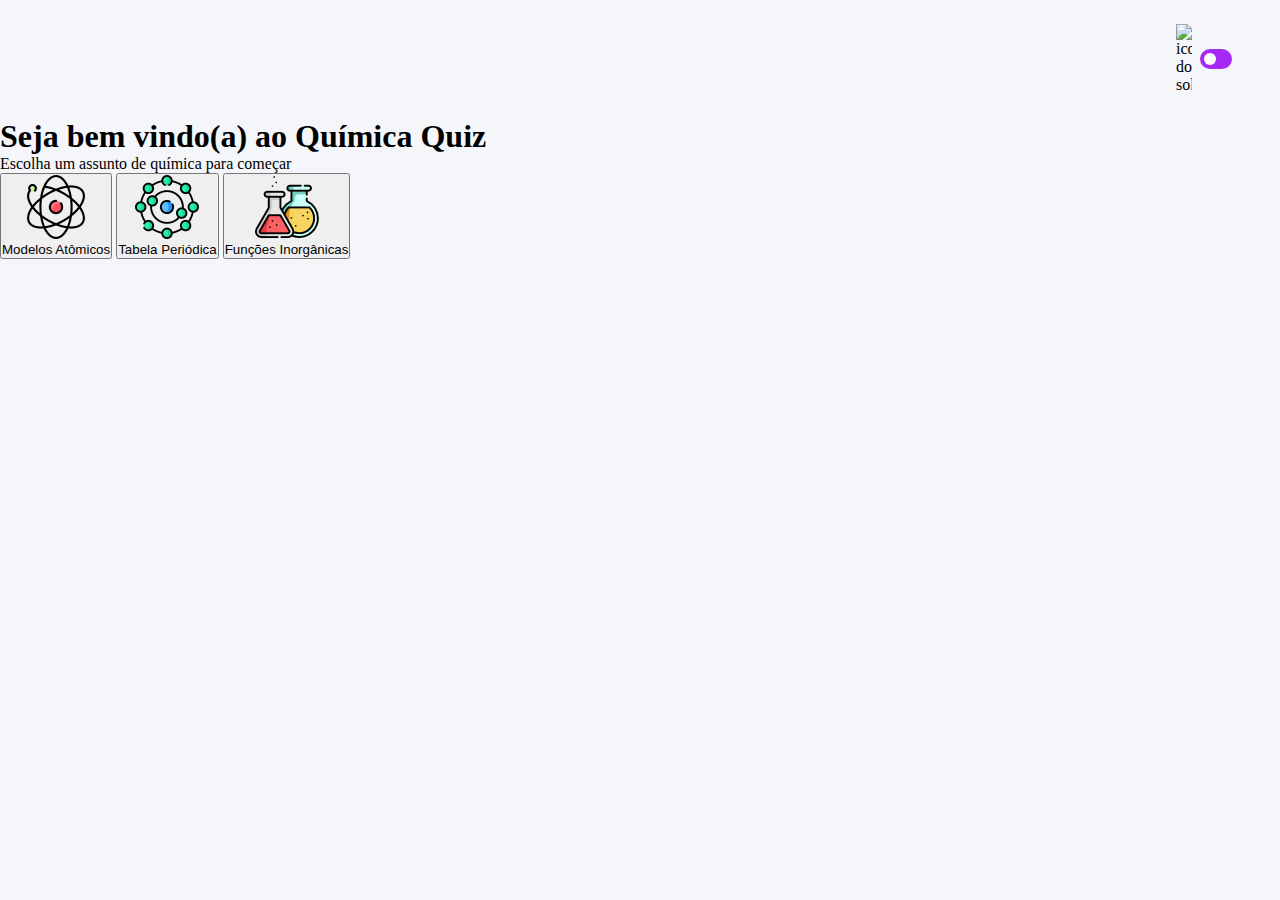
==== index.html @ 86499735 "botao troca de tema" ====
<!DOCTYPE html>
<html lang="pt-BR">
<head>
    <meta charset="UTF-8">
    <meta name="viewport" content="width=device-width, initial-scale=1.0">
    <link rel="stylesheet" href="style.css">
    <title>Química Quiz</title>
</head>
<body>
    <header>
        <div class="tema">
            <img src="./assets/images/icon-sun-dark.svg" alt="icone do sol">
            <button>
                <div></div>
            </button>
            <img src="./assets/images/icon-moon-dark.svg" alt="">
        </div>
    </header>

    <main>
        <section class="boas_vindas">
            <h1>Seja bem vindo(a) ao Química Quiz</h1>


            <p>Escolha um assunto de química para começar</p>
        </section>
        <section class="assuntos">
            <button>
                <div>

                    <img src="./assets/images/atom.png" alt="modelosatomicos">
                </div>
                Modelos Atômicos
            </button>

            <button>
                <div>

                    <img src="./assets/images/antioxidant (1).png" alt="modelosatomicos">
                </div>
                Tabela Periódica
            </button>

            <button>
                <div>

                    <img src="./assets/images/chemistry.png" alt="modelosatomicos">
                </div>
                Funções Inorgânicas
            </button>

        </section>

    </main>
</body>
</html>
---- style.css ----
* {
    margin: 0;
    padding: 0;
    box-sizing: border-box;
}

:root{
    --bg-color: #f4f6fa;
    --purple: #a729f5;
    --white : #ffff;
    --bg-mobile: url(./assets/images/pattern-background-mobile-light.svg);
}

body {
   
    height: 100svh;
    background: var(--bg-mobile) var(--bg-color);
    background-repeat: no-repeat;
    background-size: cover;
}

header {
   
    padding: 16px 24px;
    display: flex;
    justify-content: flex-end;
}

.tema {
    
    padding: 8px 0;
    display: flex;
    align-items: center;
    gap: 8px;
}

.tema img{
    width: 16px;
}

.tema button {
    height: 20px;
    width: 32px;
    background: var(--purple);
    border: 0;
    border-radius: 999px;
    padding: 4px;
}

.tema button div{
    background: var(--white);
    width: 12px;
    height: 12px;
    border-radius: 999px;
}
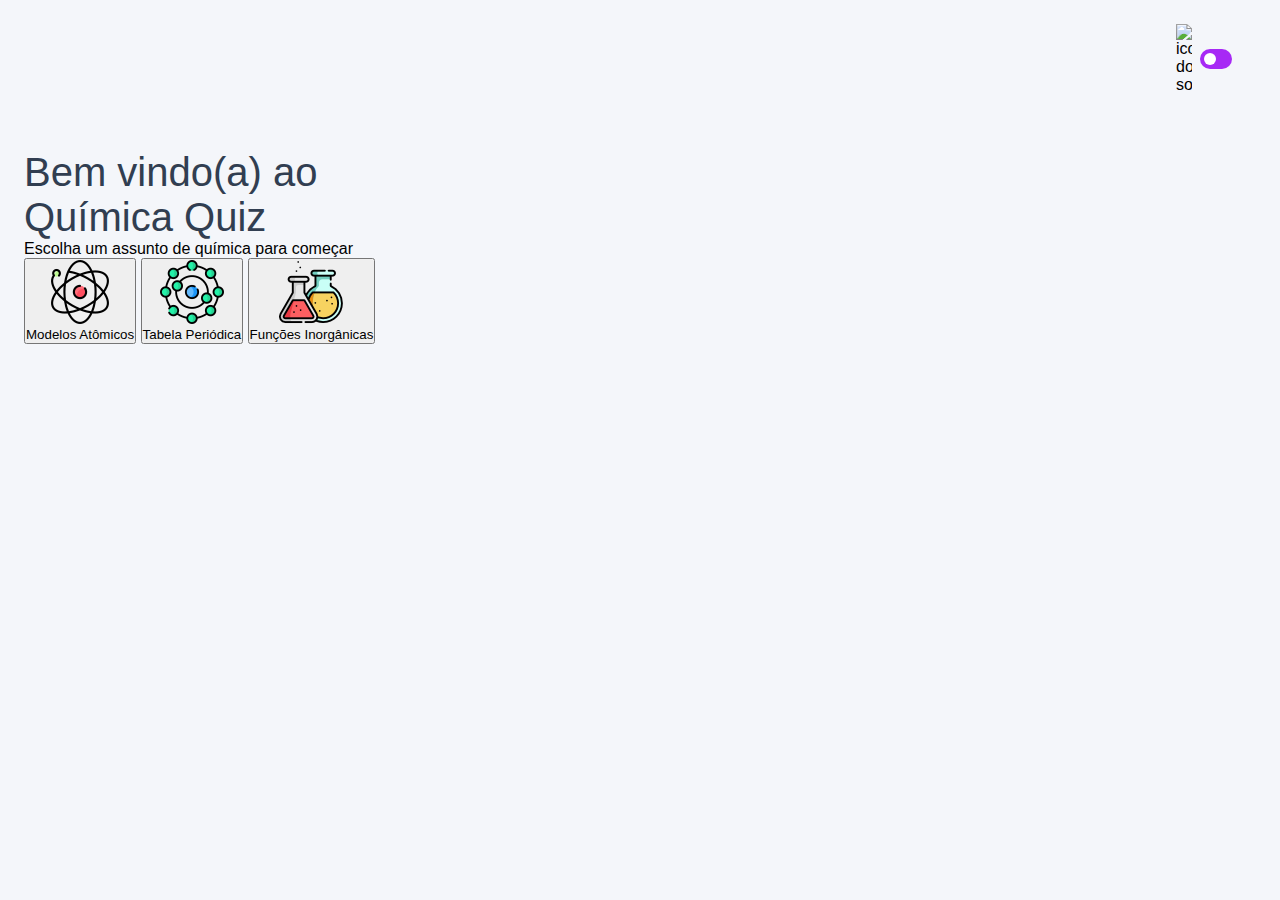
==== commit ade52db0: "alteração texto do h1 do index.html" ====
--- a/index.html
+++ b/index.html
@@ -3,6 +3,9 @@
 <head>
     <meta charset="UTF-8">
     <meta name="viewport" content="width=device-width, initial-scale=1.0">
+    <link rel="preconnect" href="https://fonts.googleapis.com">
+    <link rel="preconnect" href="https://fonts.gstatic.com" crossorigin>
+    <link href="https://fonts.googleapis.com/css2?family=Rubik:ital,wght@0,300..900;1,300..900&display=swap">
     <link rel="stylesheet" href="style.css">
     <title>Química Quiz</title>
 </head>
@@ -19,7 +22,10 @@
 
     <main>
         <section class="boas_vindas">
-            <h1>Seja bem vindo(a) ao Química Quiz</h1>
+            <h1>
+                Bem vindo(a) ao <br>
+                <strong>Química Quiz</strong>
+            </h1>
 
 
             <p>Escolha um assunto de química para começar</p>
--- a/style.css
+++ b/style.css
@@ -2,12 +2,15 @@
     margin: 0;
     padding: 0;
     box-sizing: border-box;
+    font-family: "Rubik", sans-serif;
+    -webkit-font-smoothing: antialiased,
 }
 
 :root{
     --bg-color: #f4f6fa;
     --purple: #a729f5;
     --white : #ffff;
+    --primary-text-color: #313e51;
     --bg-mobile: url(./assets/images/pattern-background-mobile-light.svg);
 }
 
@@ -54,3 +57,14 @@
     border-radius: 999px;
 }
 
+main {
+    padding: 32px 24px;
+    
+}
+
+main h1{
+    font-size: 40px;
+    font-weight: 300;
+    color: var(--primary-text-color);
+
+}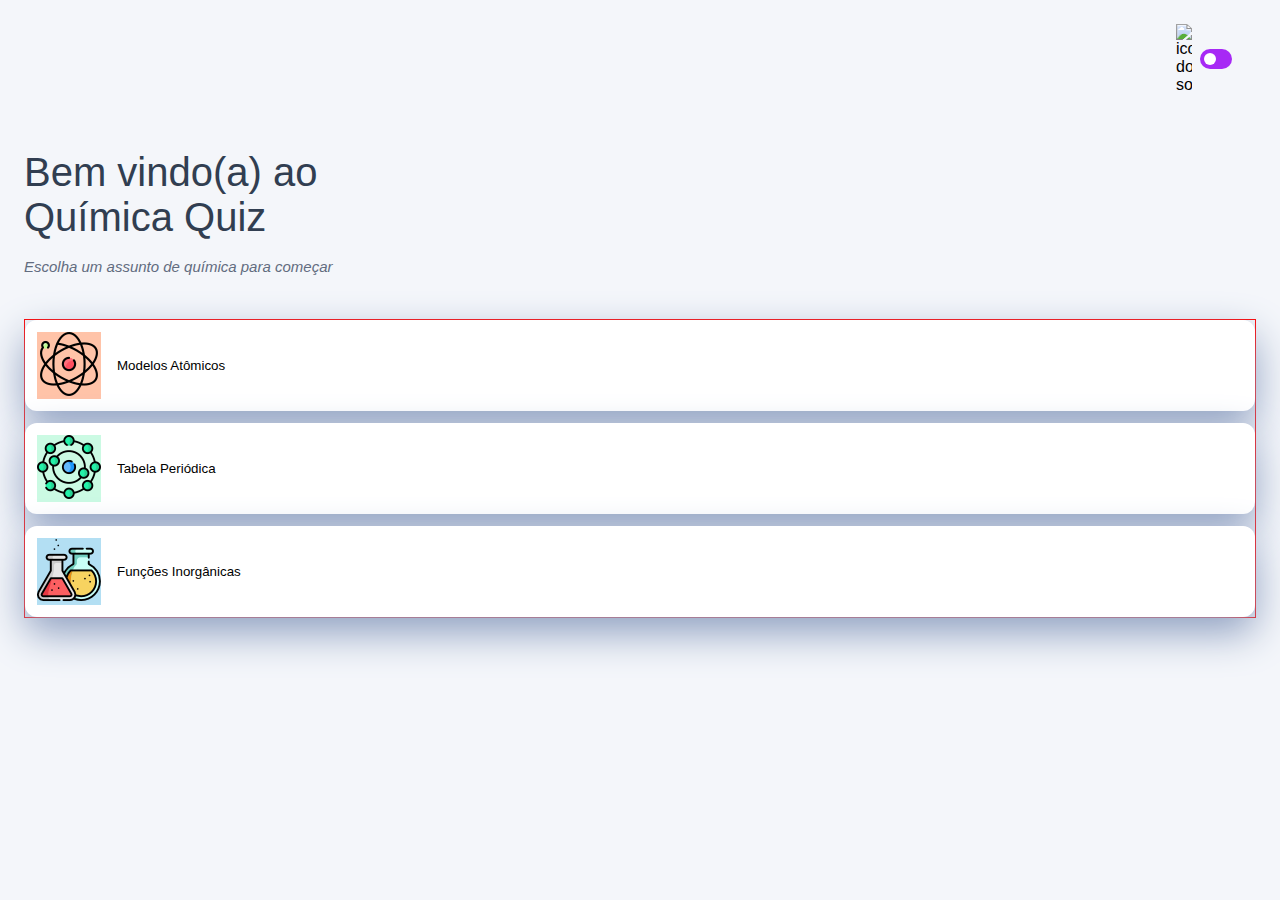
==== commit 4070b1c9: "estilização dos botões ok" ====
--- a/index.html
+++ b/index.html
@@ -31,7 +31,7 @@
             <p>Escolha um assunto de química para começar</p>
         </section>
         <section class="assuntos">
-            <button>
+            <button class="botao_ma">
                 <div>
 
                     <img src="./assets/images/atom.png" alt="modelosatomicos">
@@ -39,7 +39,7 @@
                 Modelos Atômicos
             </button>
 
-            <button>
+            <button class="botao_tp">
                 <div>
 
                     <img src="./assets/images/antioxidant (1).png" alt="modelosatomicos">
@@ -47,7 +47,7 @@
                 Tabela Periódica
             </button>
 
-            <button>
+            <button class="botao_fi">
                 <div>
 
                     <img src="./assets/images/chemistry.png" alt="modelosatomicos">
--- a/style.css
+++ b/style.css
@@ -11,6 +11,12 @@
     --purple: #a729f5;
     --white : #ffff;
     --primary-text-color: #313e51;
+    --secundary-text-color: #626c7f;
+    --button-bg: #fff;
+    --shadow: 0px 16px 40px 0px rgba(143, 160,193,8.14);
+    --bg-ma: #ffc3a8;
+    --bg-tp: #cbfae3;
+    --bg-fi: #b3dff3;
     --bg-mobile: url(./assets/images/pattern-background-mobile-light.svg);
 }
 
@@ -62,9 +68,58 @@
     
 }
 
-main h1{
+.boas_vindas{
+    margin-bottom: 40px;
+
+
+}
+
+.boas_vindas h1{
     font-size: 40px;
     font-weight: 300;
     color: var(--primary-text-color);
+    margin-bottom: 16px;
 
+}
+
+.boas_vindas h1 strong{
+    
+
+}
+
+.boas_vindas p{
+    color: var(--secundary-text-color);
+    font-size: 15px;
+    line-height: 150%;
+    font-style: italic;
+}
+
+.assuntos {
+    border: 1px solid red;
+    display: flex;
+    flex-direction: column;
+    gap: 12px;
+}
+
+.assuntos button{
+    border: none;
+    background: var(--button-bg);
+    display: flex;
+    align-items: center;
+    gap: 16px;
+    padding: 12px;
+    border-radius: 12px;
+    box-shadow: var(--shadow);
+
+}
+
+.botao_ma div{
+    background: var(--bg-ma) ;
+}
+
+.botao_tp div{
+    background: var(--bg-tp) ;
+}
+.botao_fi div{
+    background: var(--bg-fi) ;
 }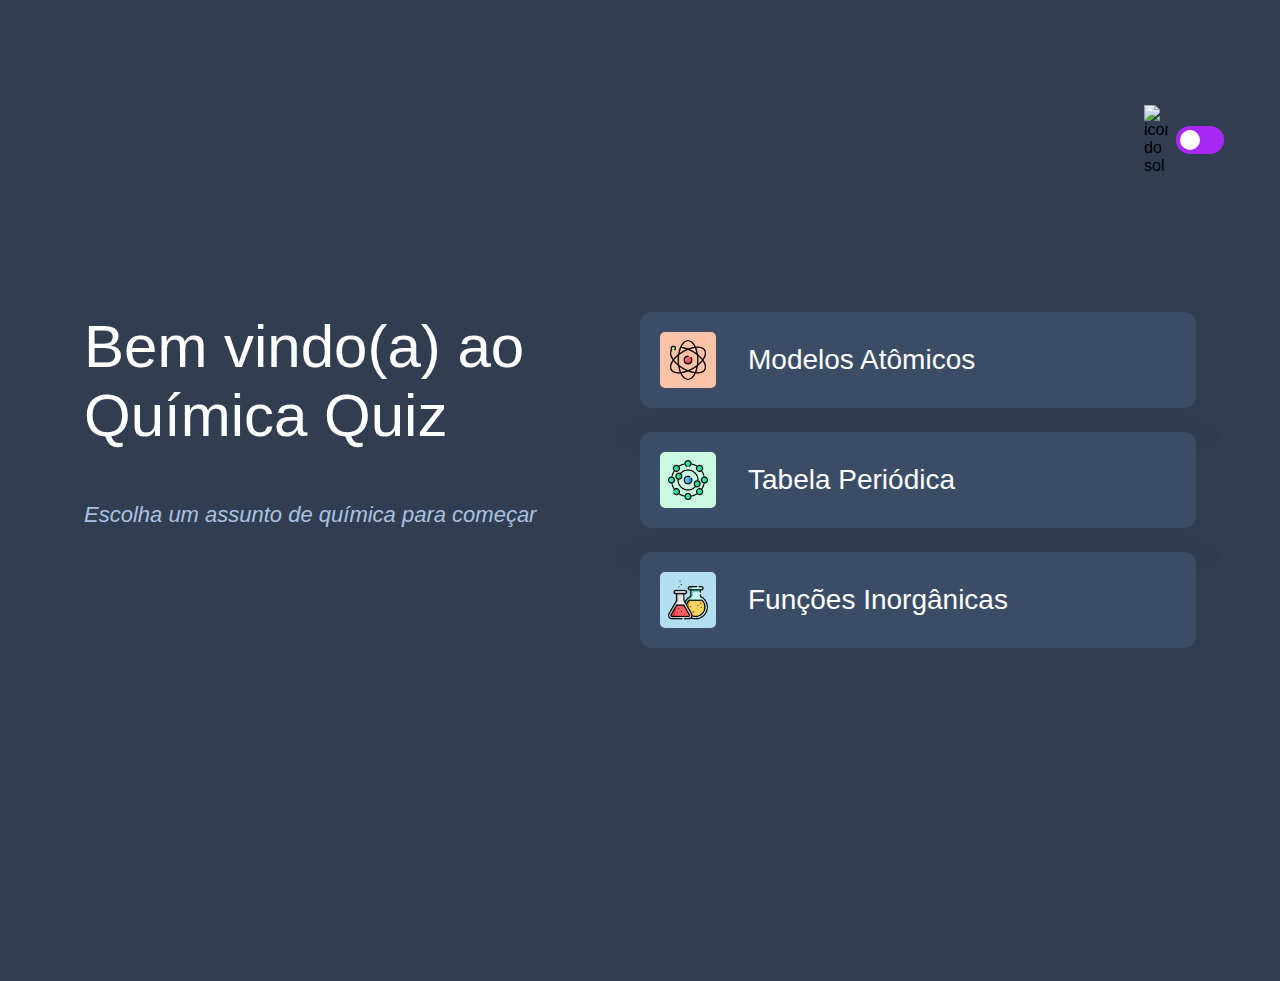
==== commit b3992d0e: "adaptação das cores para o tema escuro" ====
--- a/index.html
+++ b/index.html
@@ -9,7 +9,7 @@
     <link rel="stylesheet" href="style.css">
     <title>Química Quiz</title>
 </head>
-<body>
+<body class="escuro">
     <header>
         <div class="tema">
             <img src="./assets/images/icon-sun-dark.svg" alt="icone do sol">
--- a/style.css
+++ b/style.css
@@ -18,7 +18,21 @@
     --bg-tp: #cbfae3;
     --bg-fi: #b3dff3;
     --bg-mobile: url(./assets/images/pattern-background-mobile-light.svg);
-}
+    --bg-desktop: url(./assets/images/pattern-background-desktop-ligth.svg);
+}
+
+body.escuro{
+    --bg-mobile: url(./assets/images/pattern-background-mobile-dark.svg);
+    --bg-desktop: url(./assets/images/pattern-background-desktop-dark.svg);
+    --bg-color: #313e51;
+    --primary-text-color: #ffff;
+    --secundary-text-color: #abc1e1;
+    --button-bg: #3b4d66;
+    --shadow: 0px 16px 40px 0px rgba(49,62,81,0.14);
+
+}
+
+
 
 body {
    
@@ -95,7 +109,7 @@
 }
 
 .assuntos {
-    border: 1px solid red;
+    
     display: flex;
     flex-direction: column;
     gap: 12px;
@@ -110,16 +124,102 @@
     padding: 12px;
     border-radius: 12px;
     box-shadow: var(--shadow);
-
-}
+    font-size: 18px;
+    font-weight: 500;
+    color: var(--primary-text-color);
+
+}
+
+.assuntos button div{
+    width: 40px;
+    height: 40px;
+    padding: 2px;
+    border-radius: 5px;
+
+}
+
+.assuntos button img{
+    width: 100%;
+    
+}
+
 
 .botao_ma div{
     background: var(--bg-ma) ;
 }
 
+
 .botao_tp div{
     background: var(--bg-tp) ;
 }
+
+
 .botao_fi div{
     background: var(--bg-fi) ;
+}
+
+
+@media(min-width: 1100px){
+    body{
+        background: var(--bg-desktop) var(--bg-color);
+        background-size: cover;
+        background-repeat: no-repeat;
+
+    }
+
+    header{
+        margin-block: 81px;
+
+    }
+    .tema img{
+        width: 24px;
+        gap:16px;
+    }
+
+    .tema button{
+        width: 48px;
+        height: 28px;
+
+    }
+    .tema button div{
+        width: 20px;
+        height: 20px;
+    }
+
+    main{
+        display: flex;
+        max-width: 1160px;
+        margin-inline: auto;
+    }
+
+    section{
+        width: 100%;
+    }
+
+    .boas_vindas h1{
+        font-size: 60px;
+        margin-bottom: 48px;
+    }
+
+    .boas_vindas p{
+        font-size: 22px;
+    }
+
+    .assuntos{
+
+        gap: 24px;
+    }
+
+    .assuntos button{
+        font-size: 28px;
+        padding: 20px;
+        gap: 32px;
+    }
+    .assuntos button div{
+        width: 56px;
+        height: 56px;
+        padding: 8px;
+    }
+
+   
 }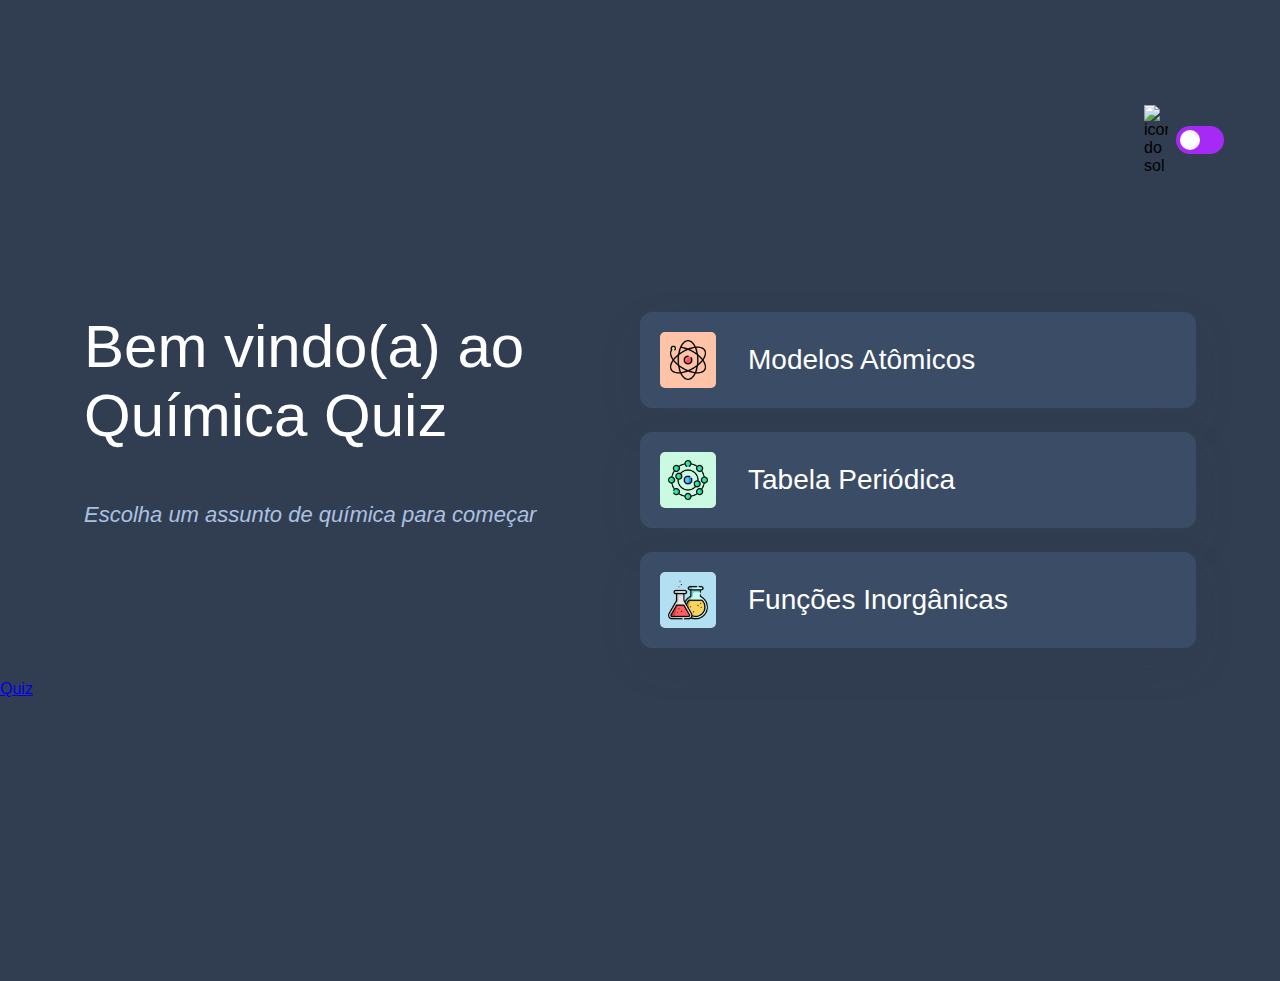
==== commit 74e70dcf: "criação da página do quiz" ====
--- a/index.html
+++ b/index.html
@@ -58,5 +58,9 @@
         </section>
 
     </main>
+
+        <a href="./paginas/quiz/quiz.html">
+           Quiz
+        </a>
 </body>
 </html>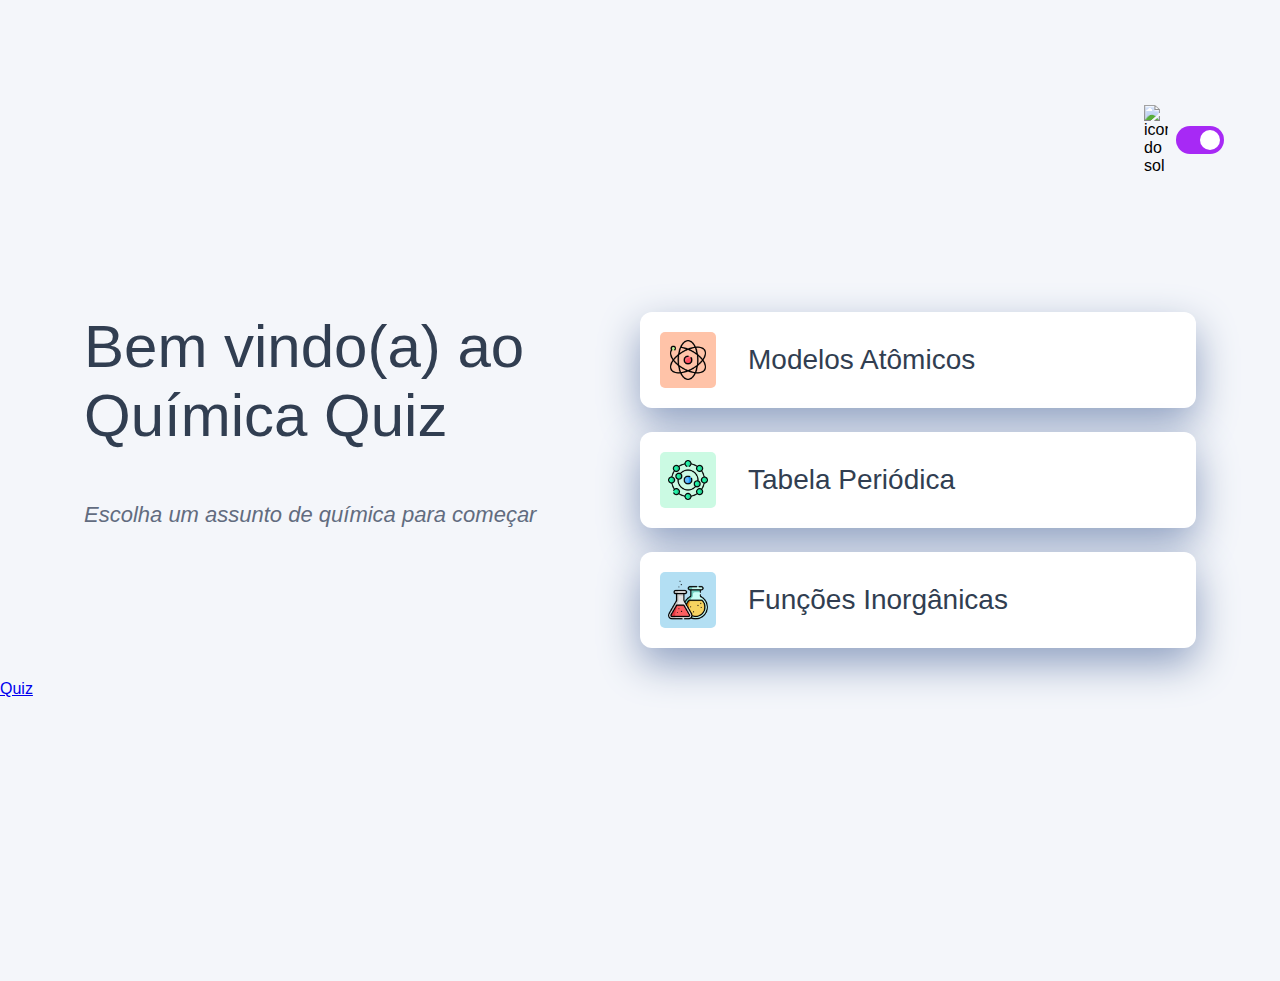
==== commit d51ddab7: "Primeiro ajustes do tema no Javascript" ====
--- a/index.html
+++ b/index.html
@@ -7,9 +7,10 @@
     <link rel="preconnect" href="https://fonts.gstatic.com" crossorigin>
     <link href="https://fonts.googleapis.com/css2?family=Rubik:ital,wght@0,300..900;1,300..900&display=swap">
     <link rel="stylesheet" href="style.css">
+    <script defer src="./script.js"></script>
     <title>Química Quiz</title>
 </head>
-<body class="escuro">
+<body >
     <header>
         <div class="tema">
             <img src="./assets/images/icon-sun-dark.svg" alt="icone do sol">
@@ -26,14 +27,11 @@
                 Bem vindo(a) ao <br>
                 <strong>Química Quiz</strong>
             </h1>
-
-
             <p>Escolha um assunto de química para começar</p>
         </section>
         <section class="assuntos">
             <button class="botao_ma">
                 <div>
-
                     <img src="./assets/images/atom.png" alt="modelosatomicos">
                 </div>
                 Modelos Atômicos
@@ -41,7 +39,6 @@
 
             <button class="botao_tp">
                 <div>
-
                     <img src="./assets/images/antioxidant (1).png" alt="modelosatomicos">
                 </div>
                 Tabela Periódica
@@ -49,18 +46,15 @@
 
             <button class="botao_fi">
                 <div>
-
                     <img src="./assets/images/chemistry.png" alt="modelosatomicos">
                 </div>
                 Funções Inorgânicas
             </button>
-
         </section>
-
     </main>
 
-        <a href="./paginas/quiz/quiz.html">
-           Quiz
-        </a>
+    <a href="./paginas/quiz/quiz.html">Quiz</a>
+
+    
 </body>
 </html>--- a/style.css
+++ b/style.css
@@ -47,6 +47,7 @@
     padding: 16px 24px;
     display: flex;
     justify-content: flex-end;
+    
 }
 
 .tema {
@@ -68,6 +69,9 @@
     border: 0;
     border-radius: 999px;
     padding: 4px;
+    cursor: pointer;
+    display: flex;
+    justify-content: flex-end;
 }
 
 .tema button div{
@@ -159,7 +163,7 @@
 }
 
 
-@media(min-width: 1100px){
+@media(min-width: 1000px){
     body{
         background: var(--bg-desktop) var(--bg-color);
         background-size: cover;
@@ -170,6 +174,7 @@
     header{
         margin-block: 81px;
 
+
     }
     .tema img{
         width: 24px;
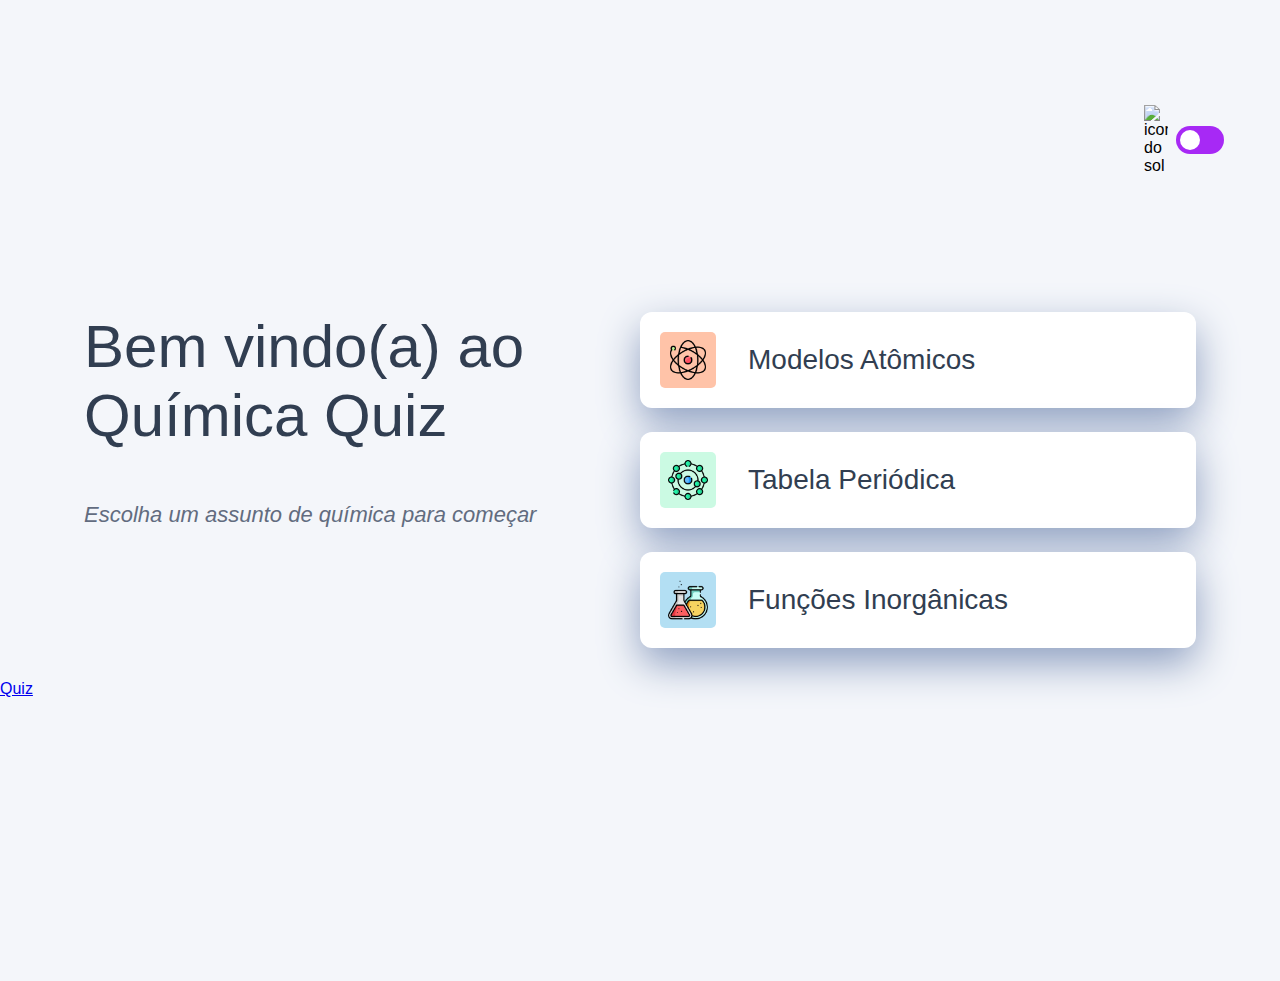
==== commit 44443bf8: "criação de um helper responsávelpor mudar o tema" ====
--- a/index.html
+++ b/index.html
@@ -7,7 +7,7 @@
     <link rel="preconnect" href="https://fonts.gstatic.com" crossorigin>
     <link href="https://fonts.googleapis.com/css2?family=Rubik:ital,wght@0,300..900;1,300..900&display=swap">
     <link rel="stylesheet" href="style.css">
-    <script defer src="./script.js"></script>
+    <script defer type="module" src="./script.js"></script>
     <title>Química Quiz</title>
 </head>
 <body >
--- a/style.css
+++ b/style.css
@@ -71,7 +71,7 @@
     padding: 4px;
     cursor: pointer;
     display: flex;
-    justify-content: flex-end;
+    
 }
 
 .tema button div{
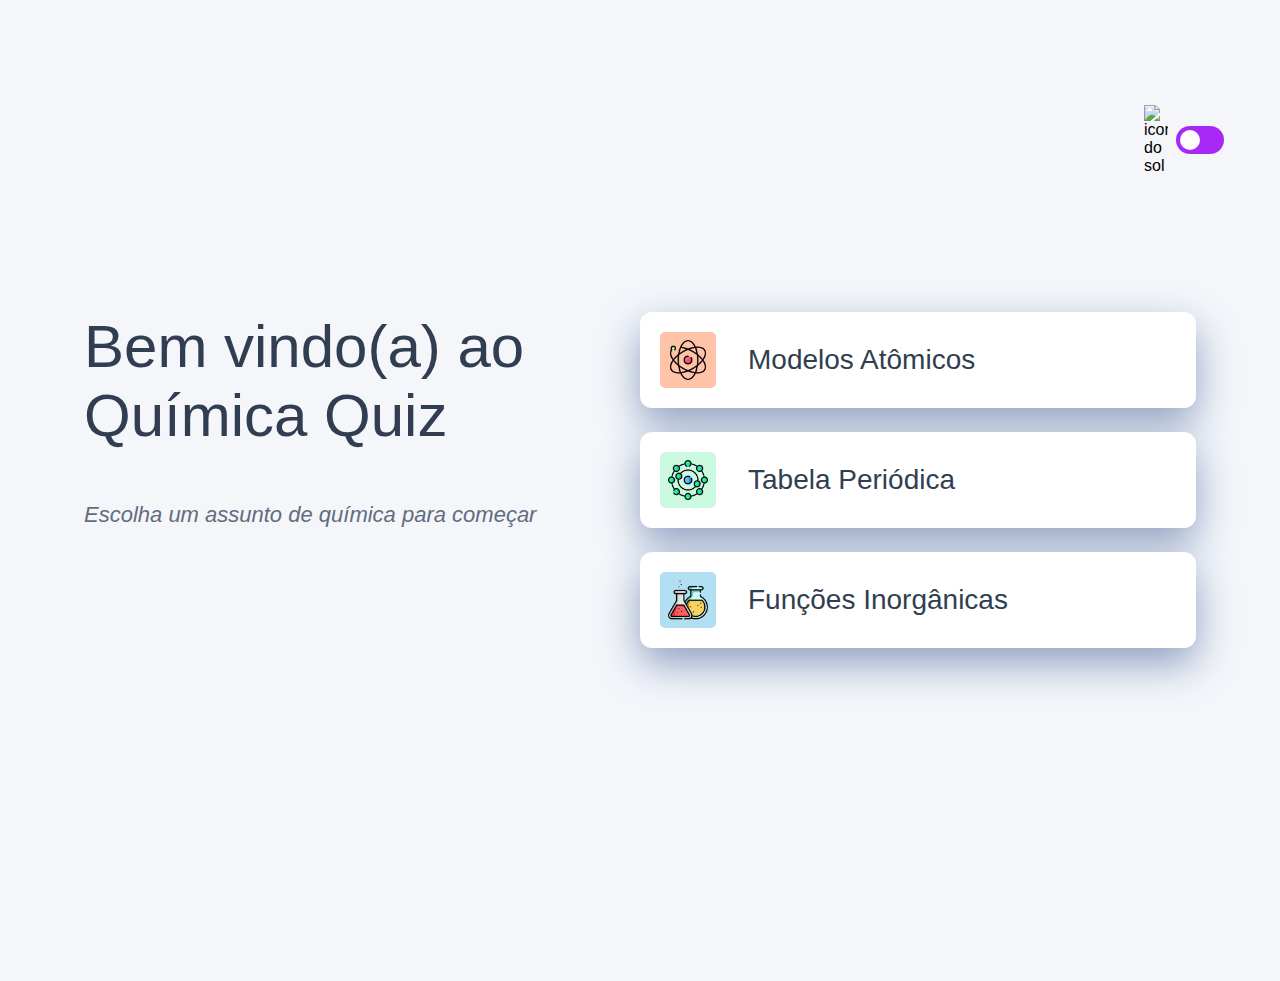
==== commit 317b09f8: "adicionada a função para escolher o tema do quiz no index.html" ====
--- a/index.html
+++ b/index.html
@@ -53,7 +53,7 @@
         </section>
     </main>
 
-    <a href="./paginas/quiz/quiz.html">Quiz</a>
+   
 
     
 </body>
--- a/style.css
+++ b/style.css
@@ -131,6 +131,7 @@
     font-size: 18px;
     font-weight: 500;
     color: var(--primary-text-color);
+    cursor: pointer;
 
 }
 
@@ -139,7 +140,7 @@
     height: 40px;
     padding: 2px;
     border-radius: 5px;
-
+    
 }
 
 .assuntos button img{
